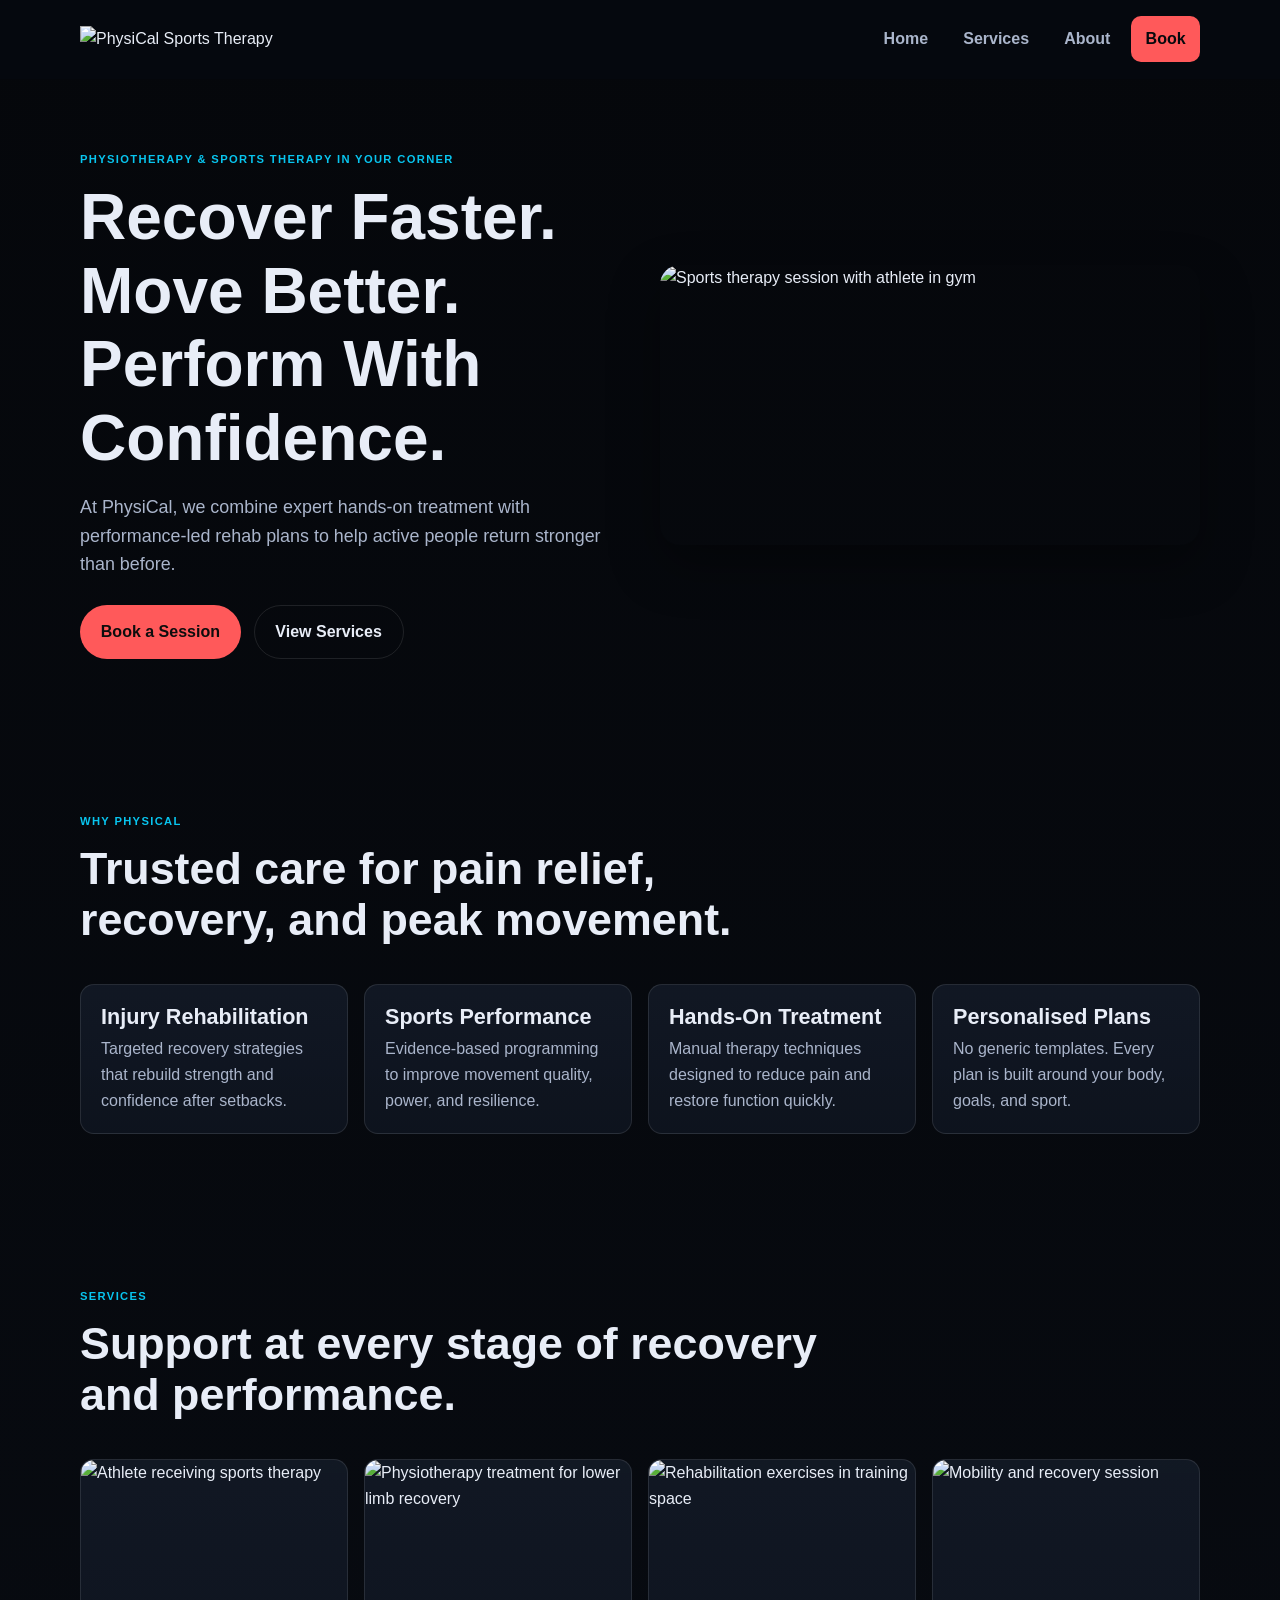
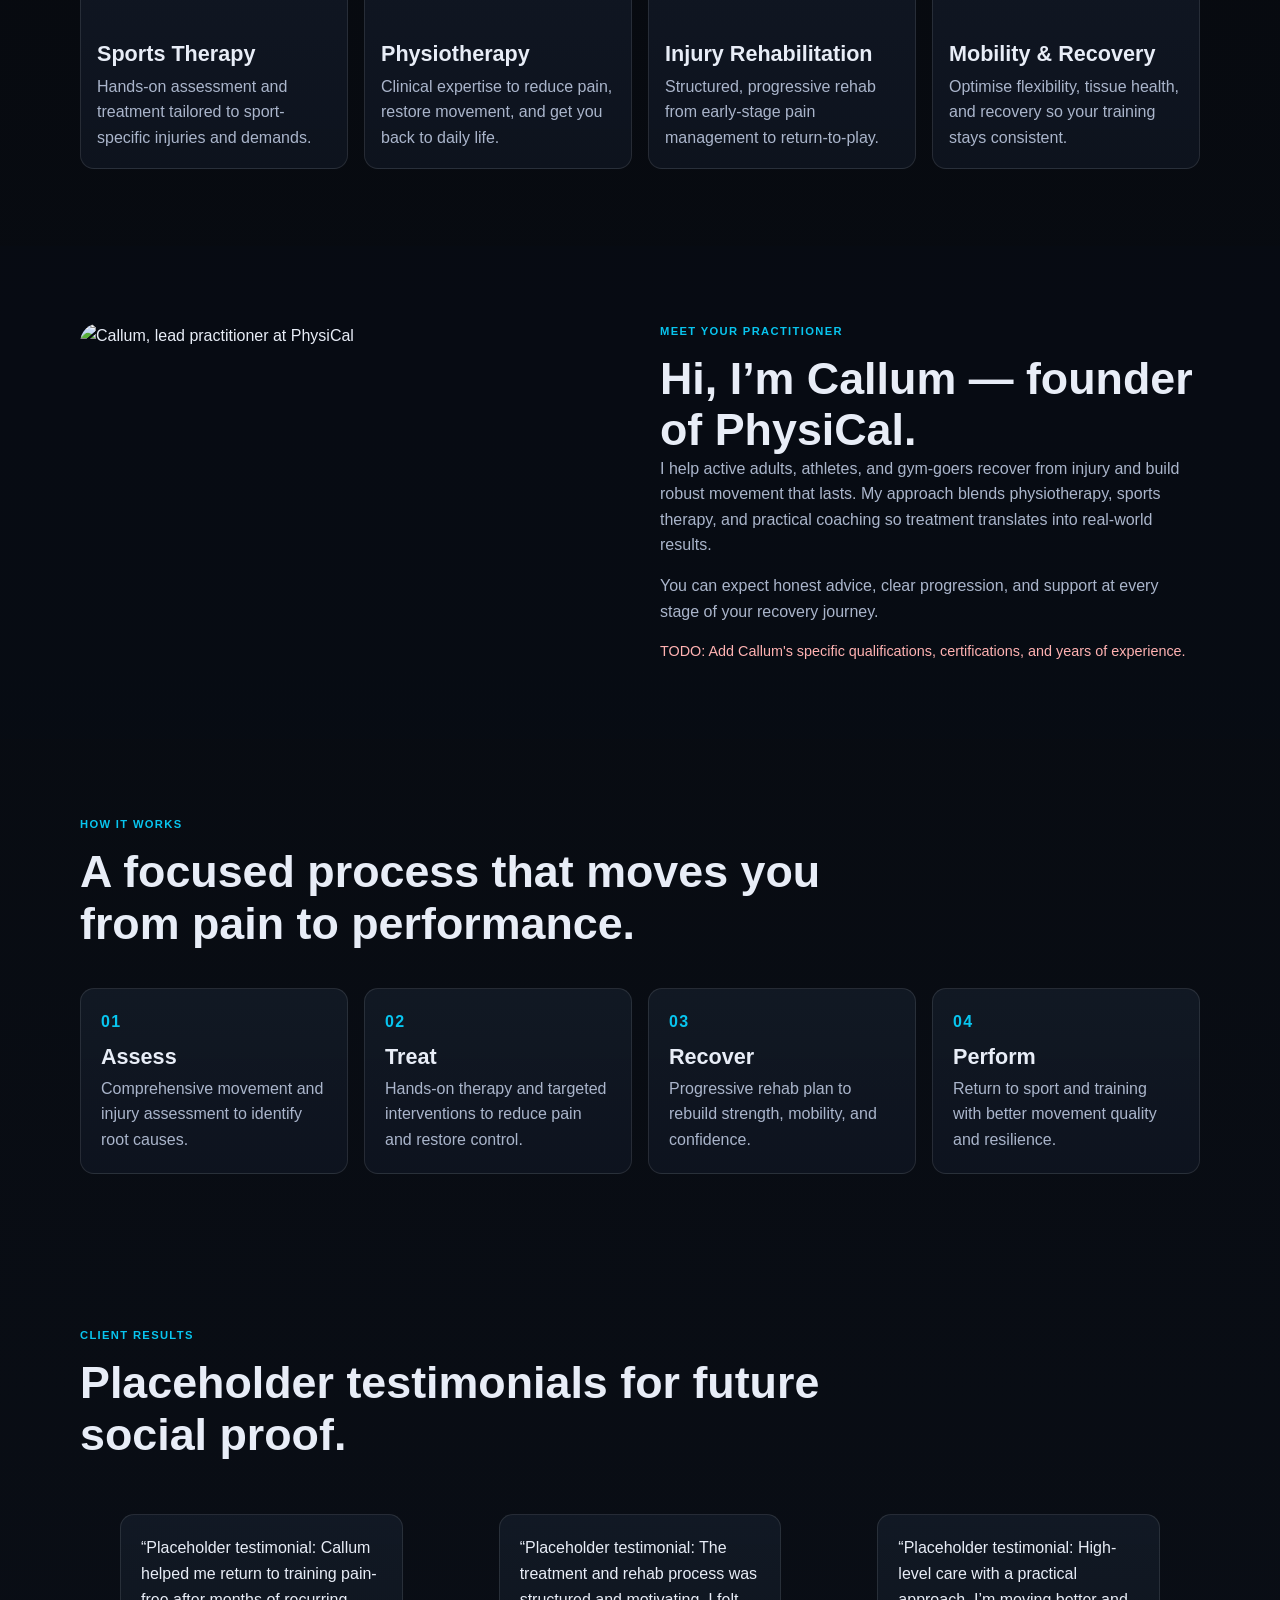
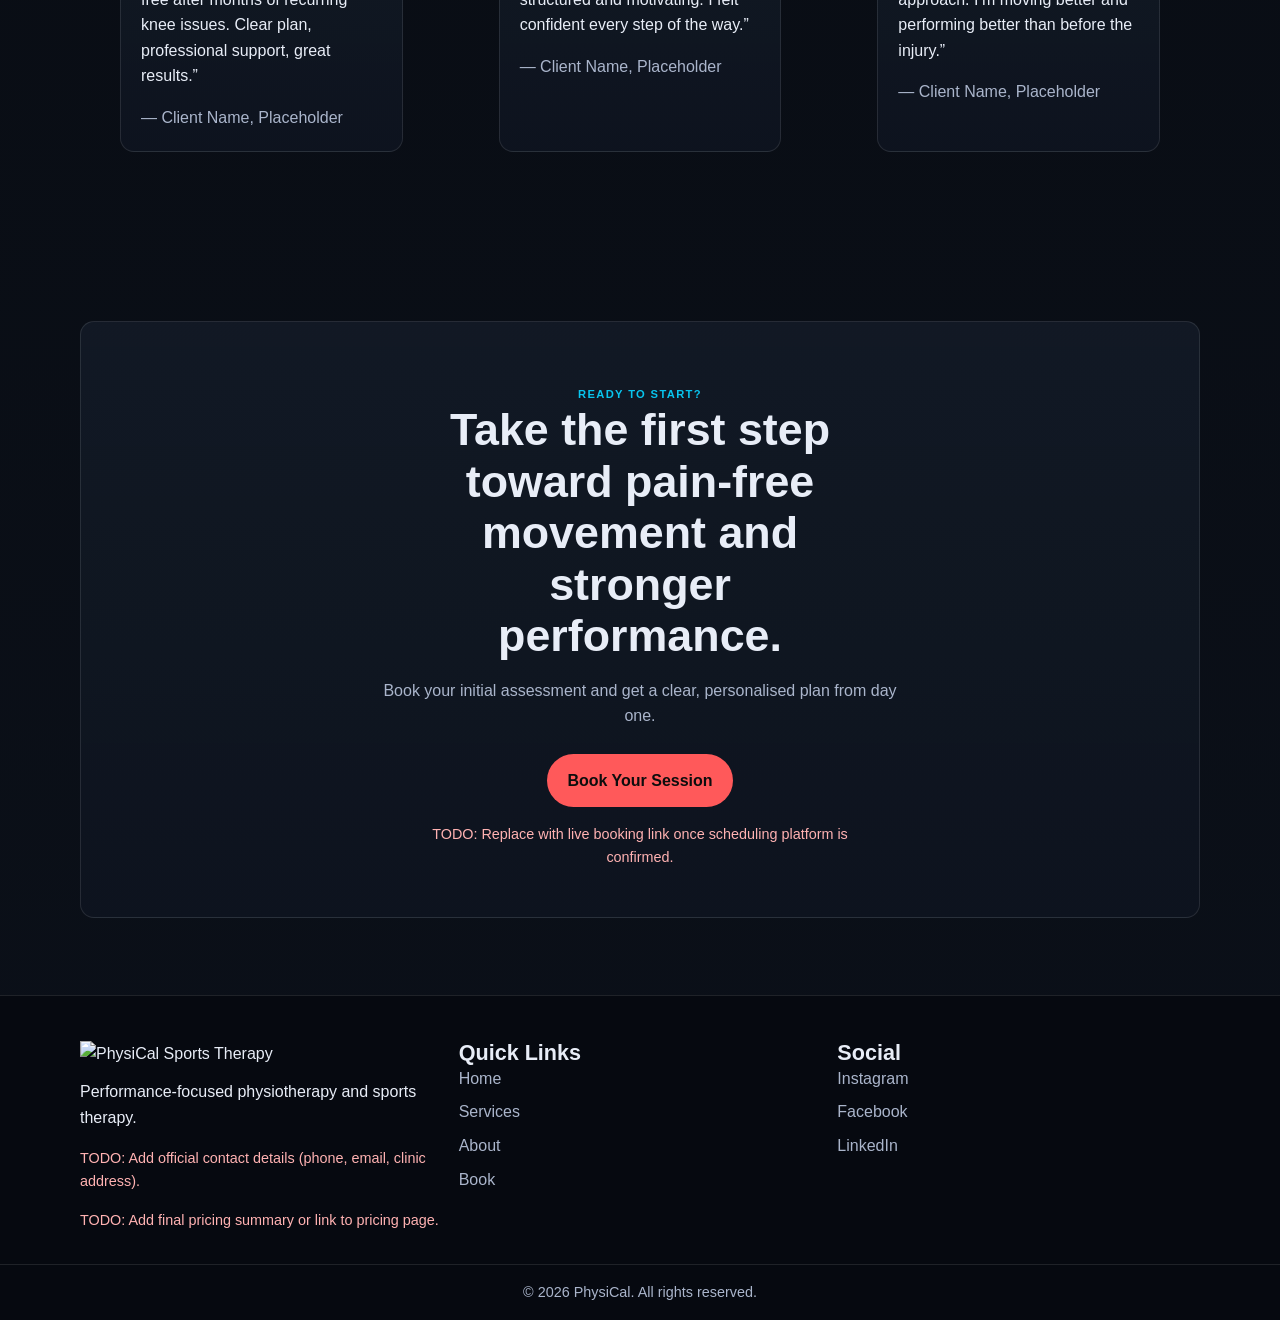
==== public/index.html @ a9a487e8 "Fix homepage routing for root and /public entry points" ====
<!DOCTYPE html>
<html lang="en">
<head>
  <meta charset="UTF-8" />
  <meta name="viewport" content="width=device-width, initial-scale=1.0" />
  <meta name="description" content="PhysiCal Sports Therapy helps active people recover from injury, move better, and perform at their best." />
  <title>PhysiCal | Physiotherapy & Sports Therapy</title>
  <link rel="preconnect" href="https://images.unsplash.com" />
  <link rel="preconnect" href="https://plus.unsplash.com" />
  <link rel="stylesheet" href="./css/styles.css" />
</head>
<body>
  <header class="site-header" id="top">
    <div class="container nav-wrap">
      <a href="#top" class="brand" aria-label="PhysiCal home">
        <img src="./images/logo.png" alt="PhysiCal Sports Therapy" class="brand-logo" />
      </a>

      <button class="nav-toggle" aria-label="Open navigation" aria-controls="site-nav" aria-expanded="false">
        <span></span>
        <span></span>
        <span></span>
      </button>

      <nav class="site-nav" id="site-nav" aria-label="Primary navigation">
        <a href="#top">Home</a>
        <a href="#services">Services</a>
        <a href="#about">About</a>
        <a href="#book" class="book-link">Book</a>
      </nav>
    </div>
  </header>

  <main>
    <section class="hero section" id="hero">
      <div class="container hero-grid">
        <div class="hero-copy fade-in">
          <p class="eyebrow">Physiotherapy & Sports Therapy in Your Corner</p>
          <h1>Recover Faster. Move Better. Perform With Confidence.</h1>
          <p class="hero-subtext">At PhysiCal, we combine expert hands-on treatment with performance-led rehab plans to help active people return stronger than before.</p>
          <div class="hero-actions">
            <a href="#book" class="btn btn-primary">Book a Session</a>
            <a href="#services" class="btn btn-secondary">View Services</a>
          </div>
        </div>
        <div class="hero-media fade-in">
          <img src="https://images.unsplash.com/photo-1517836357463-d25dfeac3438?auto=format&fit=crop&w=1400&q=80" alt="Sports therapy session with athlete in gym" />
        </div>
      </div>
    </section>

    <section class="value section" id="value">
      <div class="container">
        <div class="section-head fade-in">
          <p class="eyebrow">Why PhysiCal</p>
          <h2>Trusted care for pain relief, recovery, and peak movement.</h2>
        </div>
        <div class="value-grid">
          <article class="card fade-in">
            <h3>Injury Rehabilitation</h3>
            <p>Targeted recovery strategies that rebuild strength and confidence after setbacks.</p>
          </article>
          <article class="card fade-in">
            <h3>Sports Performance</h3>
            <p>Evidence-based programming to improve movement quality, power, and resilience.</p>
          </article>
          <article class="card fade-in">
            <h3>Hands-On Treatment</h3>
            <p>Manual therapy techniques designed to reduce pain and restore function quickly.</p>
          </article>
          <article class="card fade-in">
            <h3>Personalised Plans</h3>
            <p>No generic templates. Every plan is built around your body, goals, and sport.</p>
          </article>
        </div>
      </div>
    </section>

    <section class="services section" id="services">
      <div class="container">
        <div class="section-head fade-in">
          <p class="eyebrow">Services</p>
          <h2>Support at every stage of recovery and performance.</h2>
        </div>
        <div class="services-grid">
          <article class="service-card fade-in">
            <img src="https://images.unsplash.com/photo-1571019613454-1cb2f99b2d8b?auto=format&fit=crop&w=1200&q=80" alt="Athlete receiving sports therapy" />
            <h3>Sports Therapy</h3>
            <p>Hands-on assessment and treatment tailored to sport-specific injuries and demands.</p>
          </article>
          <article class="service-card fade-in">
            <img src="https://images.unsplash.com/photo-1519823551278-64ac92734fb1?auto=format&fit=crop&w=1200&q=80" alt="Physiotherapy treatment for lower limb recovery" />
            <h3>Physiotherapy</h3>
            <p>Clinical expertise to reduce pain, restore movement, and get you back to daily life.</p>
          </article>
          <article class="service-card fade-in">
            <img src="https://images.unsplash.com/photo-1599058917765-a780eda07a3e?auto=format&fit=crop&w=1200&q=80" alt="Rehabilitation exercises in training space" />
            <h3>Injury Rehabilitation</h3>
            <p>Structured, progressive rehab from early-stage pain management to return-to-play.</p>
          </article>
          <article class="service-card fade-in">
            <img src="https://images.unsplash.com/photo-1549570652-97324981a6fd?auto=format&fit=crop&w=1200&q=80" alt="Mobility and recovery session" />
            <h3>Mobility & Recovery</h3>
            <p>Optimise flexibility, tissue health, and recovery so your training stays consistent.</p>
          </article>
        </div>
      </div>
    </section>

    <section class="about section" id="about">
      <div class="container about-grid">
        <div class="about-media fade-in">
          <img src="https://images.unsplash.com/photo-1600880292203-757bb62b4baf?auto=format&fit=crop&w=1200&q=80" alt="Callum, lead practitioner at PhysiCal" />
        </div>
        <div class="about-copy fade-in">
          <p class="eyebrow">Meet Your Practitioner</p>
          <h2>Hi, I’m Callum — founder of PhysiCal.</h2>
          <p>I help active adults, athletes, and gym-goers recover from injury and build robust movement that lasts. My approach blends physiotherapy, sports therapy, and practical coaching so treatment translates into real-world results.</p>
          <p>You can expect honest advice, clear progression, and support at every stage of your recovery journey.</p>
          <p class="todo-note">TODO: Add Callum's specific qualifications, certifications, and years of experience.</p>
        </div>
      </div>
    </section>

    <section class="process section" id="process">
      <div class="container">
        <div class="section-head fade-in">
          <p class="eyebrow">How It Works</p>
          <h2>A focused process that moves you from pain to performance.</h2>
        </div>
        <div class="process-grid">
          <article class="process-step fade-in">
            <span class="step-number">01</span>
            <h3>Assess</h3>
            <p>Comprehensive movement and injury assessment to identify root causes.</p>
          </article>
          <article class="process-step fade-in">
            <span class="step-number">02</span>
            <h3>Treat</h3>
            <p>Hands-on therapy and targeted interventions to reduce pain and restore control.</p>
          </article>
          <article class="process-step fade-in">
            <span class="step-number">03</span>
            <h3>Recover</h3>
            <p>Progressive rehab plan to rebuild strength, mobility, and confidence.</p>
          </article>
          <article class="process-step fade-in">
            <span class="step-number">04</span>
            <h3>Perform</h3>
            <p>Return to sport and training with better movement quality and resilience.</p>
          </article>
        </div>
      </div>
    </section>

    <section class="testimonials section" id="results">
      <div class="container">
        <div class="section-head fade-in">
          <p class="eyebrow">Client Results</p>
          <h2>Placeholder testimonials for future social proof.</h2>
        </div>
        <div class="testimonials-grid">
          <blockquote class="testimonial fade-in">
            <p>“Placeholder testimonial: Callum helped me return to training pain-free after months of recurring knee issues. Clear plan, professional support, great results.”</p>
            <cite>— Client Name, Placeholder</cite>
          </blockquote>
          <blockquote class="testimonial fade-in">
            <p>“Placeholder testimonial: The treatment and rehab process was structured and motivating. I felt confident every step of the way.”</p>
            <cite>— Client Name, Placeholder</cite>
          </blockquote>
          <blockquote class="testimonial fade-in">
            <p>“Placeholder testimonial: High-level care with a practical approach. I’m moving better and performing better than before the injury.”</p>
            <cite>— Client Name, Placeholder</cite>
          </blockquote>
        </div>
      </div>
    </section>

    <section class="cta section" id="book">
      <div class="container cta-box fade-in">
        <p class="eyebrow">Ready to Start?</p>
        <h2>Take the first step toward pain-free movement and stronger performance.</h2>
        <p>Book your initial assessment and get a clear, personalised plan from day one.</p>
        <a href="#" class="btn btn-primary">Book Your Session</a>
        <p class="todo-note">TODO: Replace with live booking link once scheduling platform is confirmed.</p>
      </div>
    </section>
  </main>

  <footer class="site-footer">
    <div class="container footer-grid">
      <div>
        <img src="./images/logo.png" alt="PhysiCal Sports Therapy" class="footer-logo" />
        <p class="footer-tagline">Performance-focused physiotherapy and sports therapy.</p>
        <p class="todo-note">TODO: Add official contact details (phone, email, clinic address).</p>
        <p class="todo-note">TODO: Add final pricing summary or link to pricing page.</p>
      </div>
      <div>
        <h3>Quick Links</h3>
        <ul class="footer-links">
          <li><a href="#top">Home</a></li>
          <li><a href="#services">Services</a></li>
          <li><a href="#about">About</a></li>
          <li><a href="#book">Book</a></li>
        </ul>
      </div>
      <div>
        <h3>Social</h3>
        <ul class="footer-links">
          <li><a href="#" aria-label="Instagram">Instagram</a></li>
          <li><a href="#" aria-label="Facebook">Facebook</a></li>
          <li><a href="#" aria-label="LinkedIn">LinkedIn</a></li>
        </ul>
      </div>
    </div>
    <div class="footer-bottom">
      <p>&copy; <span id="year"></span> PhysiCal. All rights reserved.</p>
    </div>
  </footer>

  <script src="./js/main.js"></script>
</body>
</html>
---- public/css/styles.css ----
/* ==========================================
   Root Variables
   ========================================== */
:root {
  /* TODO: Fine-tune brand colours after final brand guidelines are approved */
  --color-bg: #07090d;
  --color-surface: #101520;
  --color-surface-alt: #161d2b;
  --color-text: #e8edf7;
  --color-text-muted: #aab5cb;
  --color-primary: #ff595a;
  --color-secondary: #08c5ef;
  --color-border: rgba(255, 255, 255, 0.1);
  --shadow-lg: 0 20px 50px rgba(0, 0, 0, 0.35);
  --radius-md: 14px;
  --radius-lg: 20px;
  --container: 1120px;
  --transition: 220ms ease;
}

/* ==========================================
   Global Base
   ========================================== */
* {
  box-sizing: border-box;
}

html {
  scroll-behavior: smooth;
}

body {
  margin: 0;
  font-family: "Inter", "Segoe UI", Roboto, Arial, sans-serif;
  background: linear-gradient(180deg, #05070b 0%, #0b1019 100%);
  color: var(--color-text);
  line-height: 1.6;
}

img {
  max-width: 100%;
  display: block;
}

a {
  color: inherit;
  text-decoration: none;
}

.container {
  width: min(100% - 2.25rem, var(--container));
  margin-inline: auto;
}

.section {
  padding: clamp(3.5rem, 6vw, 6rem) 0;
}

.eyebrow {
  margin: 0 0 0.75rem;
  color: var(--color-secondary);
  letter-spacing: 0.12em;
  text-transform: uppercase;
  font-weight: 700;
  font-size: clamp(0.7rem, 0.8vw, 0.8rem);
}

h1,
h2,
h3 {
  margin: 0;
  line-height: 1.15;
}

h1 {
  font-size: clamp(2rem, 5vw, 4rem);
}

h2 {
  font-size: clamp(1.6rem, 3.5vw, 2.8rem);
}

h3 {
  font-size: clamp(1.15rem, 2vw, 1.35rem);
}

p {
  margin: 0;
  color: var(--color-text-muted);
}

.todo-note {
  margin-top: 1rem;
  font-size: 0.9rem;
  color: #ffb2b2;
}

.section-head {
  max-width: 760px;
  margin-bottom: clamp(1.6rem, 3vw, 2.5rem);
}

/* ==========================================
   Header & Navigation
   ========================================== */
.site-header {
  position: sticky;
  top: 0;
  z-index: 30;
  background: rgba(6, 9, 15, 0.9);
  backdrop-filter: blur(12px);
  border-bottom: 1px solid transparent;
  transition: border-color var(--transition), background var(--transition);
}

.site-header.is-scrolled {
  border-color: var(--color-border);
}

.nav-wrap {
  display: flex;
  align-items: center;
  justify-content: space-between;
  gap: 1rem;
  min-height: 78px;
}

.brand-logo {
  width: clamp(170px, 23vw, 260px);
  height: auto;
}

.nav-toggle {
  width: 46px;
  height: 46px;
  border: 1px solid var(--color-border);
  border-radius: 10px;
  background: transparent;
  display: grid;
  place-items: center;
  padding: 0;
  cursor: pointer;
}

.nav-toggle span {
  display: block;
  width: 18px;
  height: 2px;
  margin: 2px 0;
  border-radius: 4px;
  background: var(--color-text);
  transition: transform var(--transition), opacity var(--transition);
}

.nav-toggle[aria-expanded="true"] span:nth-child(1) {
  transform: translateY(6px) rotate(45deg);
}

.nav-toggle[aria-expanded="true"] span:nth-child(2) {
  opacity: 0;
}

.nav-toggle[aria-expanded="true"] span:nth-child(3) {
  transform: translateY(-6px) rotate(-45deg);
}

.site-nav {
  position: absolute;
  top: 100%;
  right: 1rem;
  left: 1rem;
  display: grid;
  gap: 0.4rem;
  background: rgba(10, 14, 21, 0.98);
  border: 1px solid var(--color-border);
  border-radius: var(--radius-md);
  padding: 0.75rem;
  transform: translateY(-8px);
  opacity: 0;
  pointer-events: none;
  transition: opacity var(--transition), transform var(--transition);
}

.site-nav.is-open {
  opacity: 1;
  pointer-events: auto;
  transform: translateY(0);
}

.site-nav a {
  padding: 0.75rem 0.9rem;
  border-radius: 10px;
  color: var(--color-text-muted);
  font-weight: 600;
}

.site-nav a:hover,
.site-nav a:focus-visible {
  color: var(--color-text);
  background: rgba(255, 255, 255, 0.05);
}

.site-nav .book-link {
  color: var(--color-bg);
  background: var(--color-primary);
  text-align: center;
}

.site-nav .book-link:hover,
.site-nav .book-link:focus-visible {
  background: #ff7778;
  color: var(--color-bg);
}

/* ==========================================
   Hero
   ========================================== */
.hero {
  padding-top: clamp(2.2rem, 6vw, 4.5rem);
}

.hero-grid {
  display: grid;
  gap: 2rem;
  align-items: center;
}

.hero-subtext {
  margin-top: 1.1rem;
  font-size: clamp(1rem, 1.4vw, 1.2rem);
  max-width: 56ch;
}

.hero-actions {
  margin-top: 1.6rem;
  display: flex;
  flex-wrap: wrap;
  gap: 0.8rem;
}

.btn {
  display: inline-flex;
  align-items: center;
  justify-content: center;
  padding: 0.85rem 1.3rem;
  border-radius: 999px;
  font-weight: 700;
  transition: transform var(--transition), background var(--transition), color var(--transition);
}

.btn:hover,
.btn:focus-visible {
  transform: translateY(-2px);
}

.btn-primary {
  background: var(--color-primary);
  color: #0d0d0d;
}

.btn-primary:hover,
.btn-primary:focus-visible {
  background: #ff7677;
}

.btn-secondary {
  border: 1px solid var(--color-border);
  color: var(--color-text);
}

.btn-secondary:hover,
.btn-secondary:focus-visible {
  background: rgba(255, 255, 255, 0.07);
}

.hero-media {
  border-radius: var(--radius-lg);
  overflow: hidden;
  box-shadow: var(--shadow-lg);
  min-height: 280px;
}

.hero-media img {
  width: 100%;
  height: 100%;
  object-fit: cover;
}

/* ==========================================
   Cards / Grids
   ========================================== */
.value-grid,
.services-grid,
.process-grid,
.testimonials-grid,
.footer-grid {
  display: grid;
  gap: 1rem;
}

.card,
.service-card,
.process-step,
.testimonial,
.cta-box {
  border: 1px solid var(--color-border);
  background: linear-gradient(180deg, rgba(19, 26, 38, 0.9) 0%, rgba(14, 20, 31, 0.95) 100%);
  border-radius: var(--radius-md);
}

.card,
.process-step,
.testimonial {
  padding: 1.25rem;
}

.card h3,
.process-step h3,
.service-card h3 {
  margin-bottom: 0.4rem;
}

.service-card {
  overflow: hidden;
}

.service-card img {
  width: 100%;
  aspect-ratio: 16 / 10;
  object-fit: cover;
}

.service-card h3,
.service-card p {
  padding-inline: 1rem;
}

.service-card h3 {
  margin-top: 1rem;
}

.service-card p {
  padding-bottom: 1.1rem;
}

.about {
  background: rgba(8, 13, 21, 0.6);
}

.about-grid {
  display: grid;
  gap: 1.6rem;
  align-items: center;
}

.about-media {
  border-radius: var(--radius-lg);
  overflow: hidden;
}

.about-media img {
  width: 100%;
  height: 100%;
  min-height: 340px;
  object-fit: cover;
}

.about-copy p + p {
  margin-top: 0.95rem;
}

.process-step {
  position: relative;
}

.step-number {
  display: inline-block;
  margin-bottom: 0.65rem;
  font-weight: 800;
  color: var(--color-secondary);
  letter-spacing: 0.08em;
}

.testimonial p {
  color: var(--color-text);
}

.testimonial cite {
  margin-top: 1rem;
  display: block;
  font-style: normal;
  color: var(--color-text-muted);
}

.cta-box {
  text-align: center;
  padding: clamp(1.8rem, 4vw, 3rem);
}

.cta-box h2 {
  max-width: 18ch;
  margin-inline: auto;
}

.cta-box p {
  margin: 1rem auto 0;
  max-width: 60ch;
}

.cta-box .btn {
  margin-top: 1.6rem;
}

/* ==========================================
   Footer
   ========================================== */
.site-footer {
  border-top: 1px solid var(--color-border);
  background: #060910;
}

.footer-grid {
  padding: 2.8rem 0 2rem;
}

.footer-logo {
  width: clamp(160px, 23vw, 220px);
  margin-bottom: 0.8rem;
}

.footer-tagline {
  color: var(--color-text);
  margin-bottom: 0.8rem;
}

.footer-links {
  list-style: none;
  margin: 0;
  padding: 0;
  display: grid;
  gap: 0.5rem;
}

.footer-links a {
  color: var(--color-text-muted);
}

.footer-links a:hover,
.footer-links a:focus-visible {
  color: var(--color-text);
}

.footer-bottom {
  border-top: 1px solid var(--color-border);
  text-align: center;
  padding: 1rem;
}

.footer-bottom p {
  font-size: 0.9rem;
}

/* ==========================================
   Animations
   ========================================== */
.fade-in {
  opacity: 0;
  transform: translateY(16px);
  transition: opacity 600ms ease, transform 600ms ease;
}

.fade-in.is-visible {
  opacity: 1;
  transform: translateY(0);
}

/* ==========================================
   Responsive
   ========================================== */
@media (min-width: 760px) {
  .hero-grid,
  .about-grid {
    grid-template-columns: 1fr 1fr;
    gap: 2.5rem;
  }

  .value-grid,
  .process-grid {
    grid-template-columns: repeat(2, minmax(0, 1fr));
  }

  .services-grid,
  .testimonials-grid,
  .footer-grid {
    grid-template-columns: repeat(2, minmax(0, 1fr));
  }
}

@media (min-width: 1024px) {
  .nav-toggle {
    display: none;
  }

  .site-nav {
    position: static;
    display: flex;
    align-items: center;
    gap: 0.4rem;
    background: transparent;
    border: 0;
    border-radius: 0;
    padding: 0;
    opacity: 1;
    transform: none;
    pointer-events: auto;
  }

  .site-nav a {
    padding: 0.65rem 0.9rem;
  }

  .value-grid,
  .process-grid {
    grid-template-columns: repeat(4, minmax(0, 1fr));
  }

  .services-grid {
    grid-template-columns: repeat(4, minmax(0, 1fr));
  }

  .testimonials-grid,
  .footer-grid {
    grid-template-columns: repeat(3, minmax(0, 1fr));
  }
}
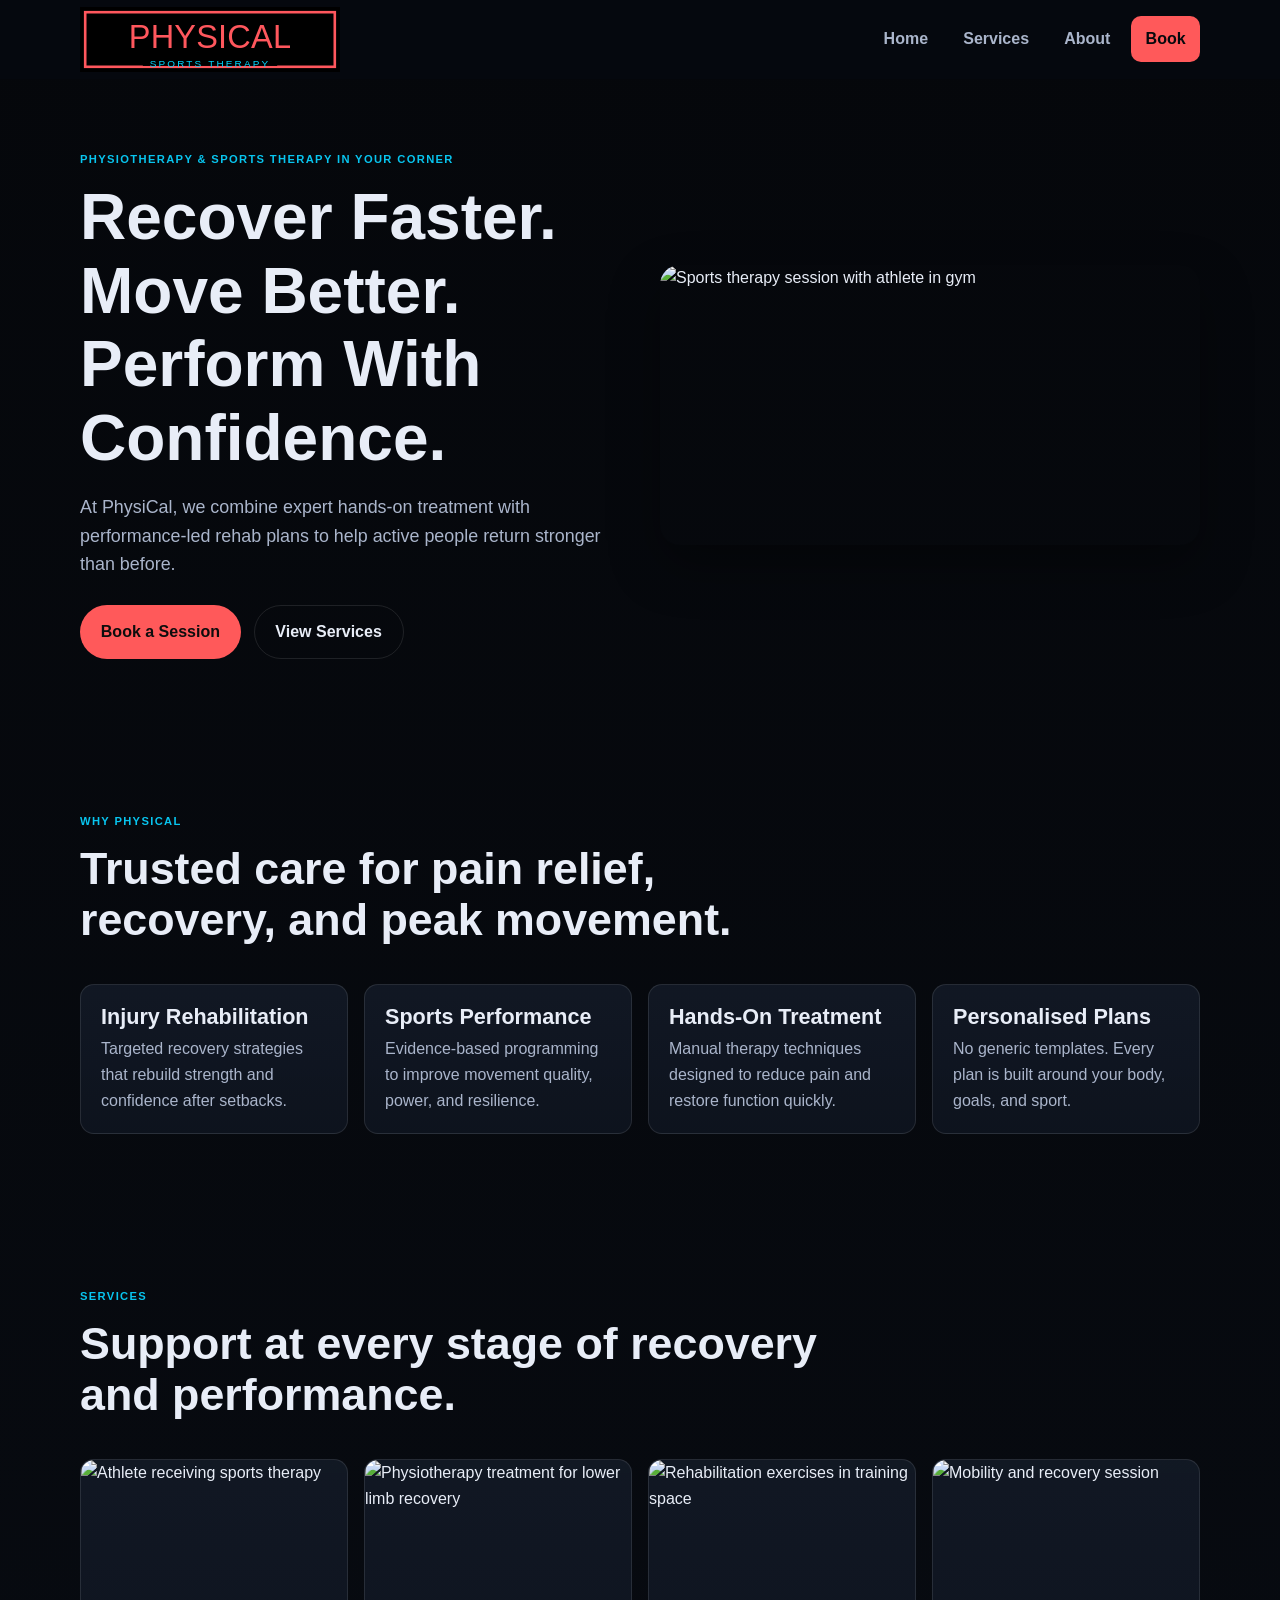
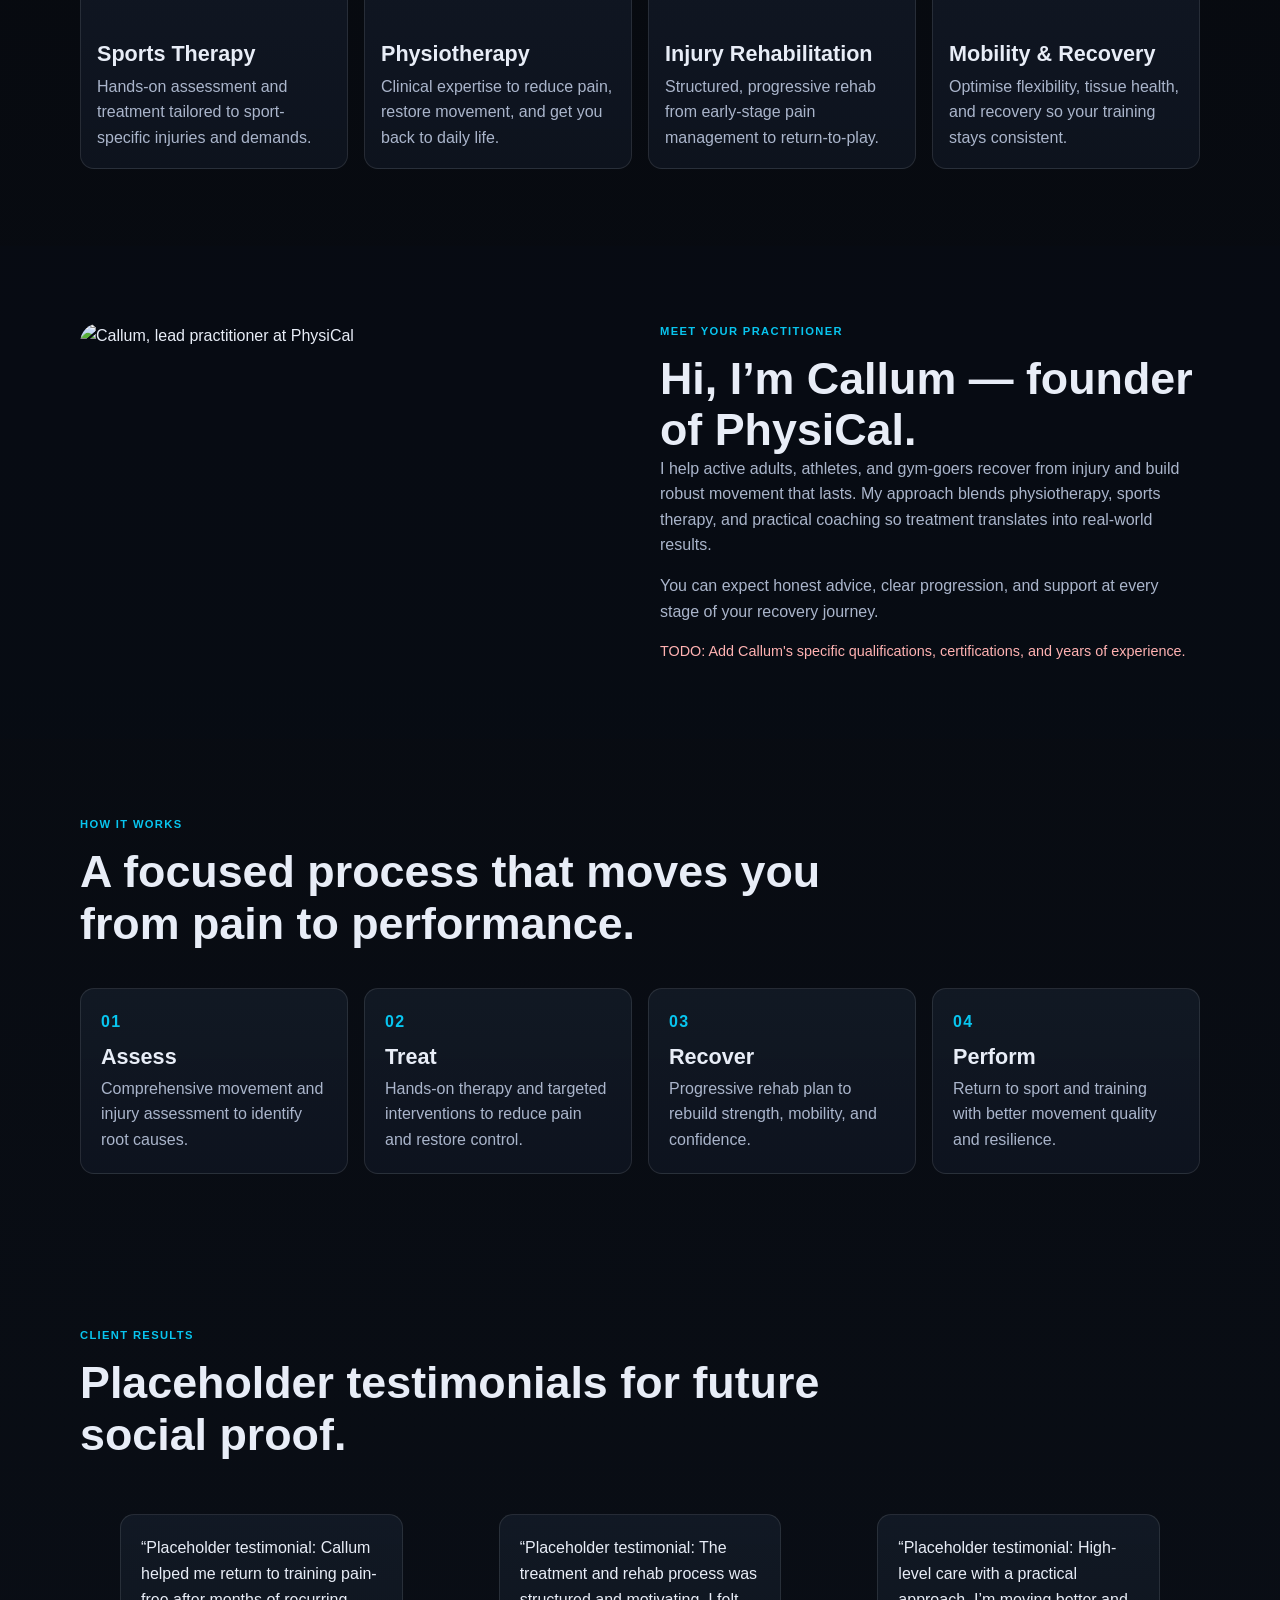
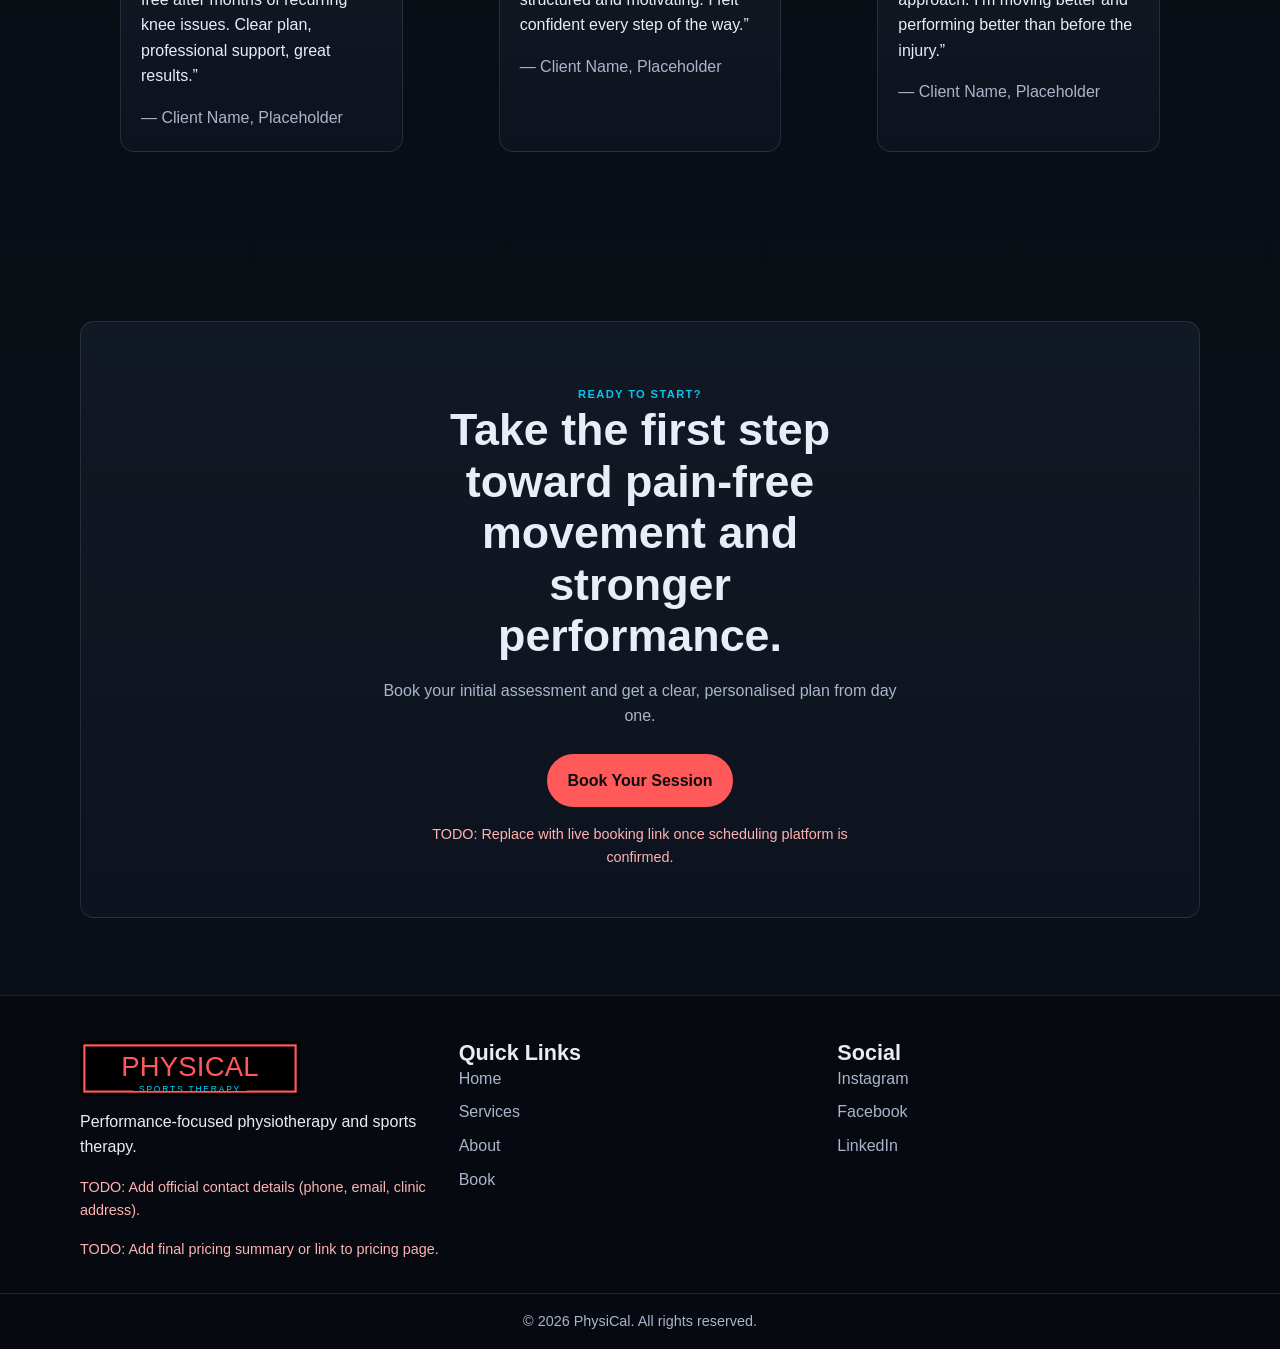
==== commit 2e0748dd: "Update site logo to new PhysiCal design" ====
--- a/public/index.html
+++ b/public/index.html
@@ -13,7 +13,7 @@
   <header class="site-header" id="top">
     <div class="container nav-wrap">
       <a href="#top" class="brand" aria-label="PhysiCal home">
-        <img src="./images/logo.png" alt="PhysiCal Sports Therapy" class="brand-logo" />
+        <img src="./images/logo.svg" alt="PhysiCal Sports Therapy" class="brand-logo" />
       </a>
 
       <button class="nav-toggle" aria-label="Open navigation" aria-controls="site-nav" aria-expanded="false">
@@ -190,7 +190,7 @@
   <footer class="site-footer">
     <div class="container footer-grid">
       <div>
-        <img src="./images/logo.png" alt="PhysiCal Sports Therapy" class="footer-logo" />
+        <img src="./images/logo.svg" alt="PhysiCal Sports Therapy" class="footer-logo" />
         <p class="footer-tagline">Performance-focused physiotherapy and sports therapy.</p>
         <p class="todo-note">TODO: Add official contact details (phone, email, clinic address).</p>
         <p class="todo-note">TODO: Add final pricing summary or link to pricing page.</p>
